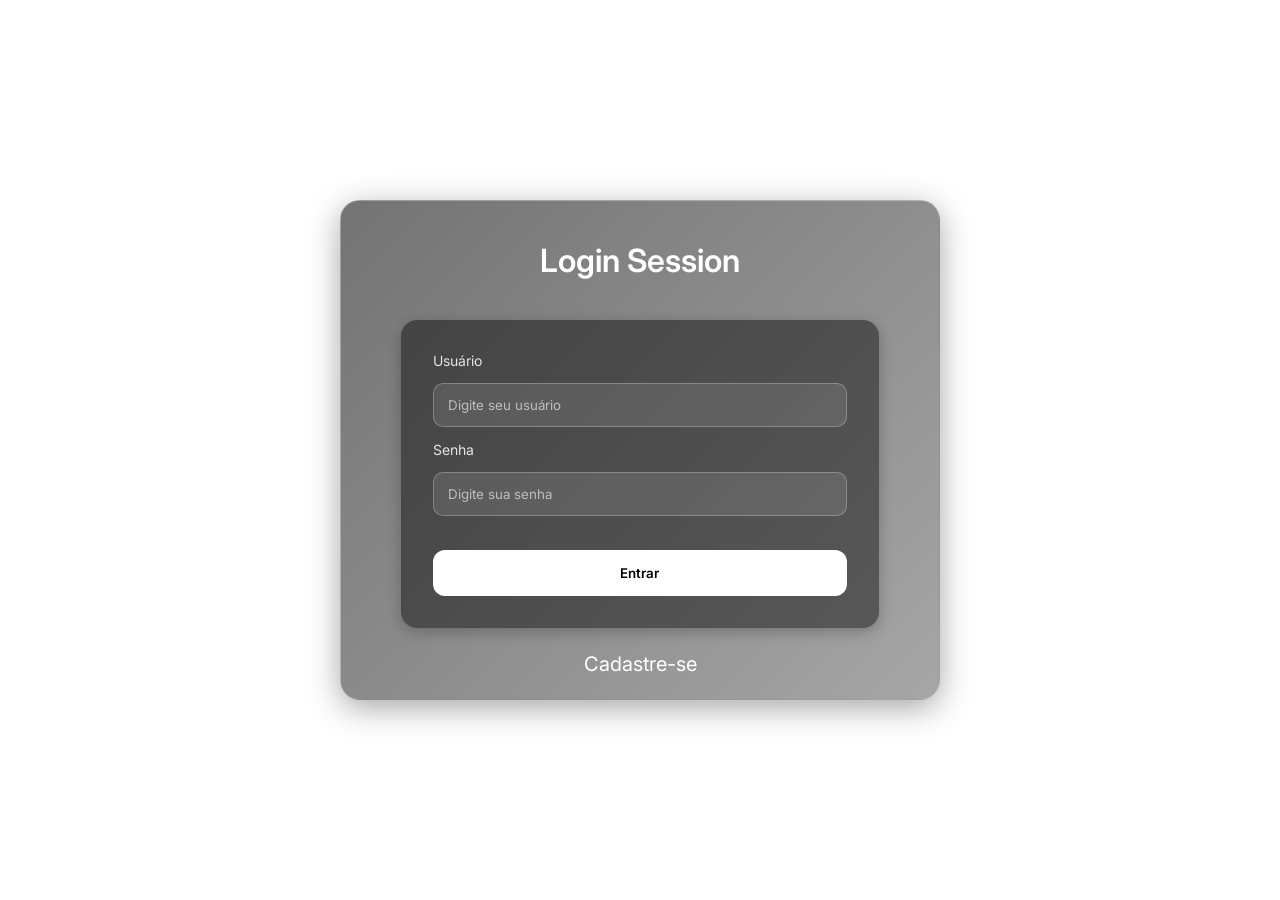
==== index.html @ 4b73f946 "Rename login.html to index.html" ====
<!DOCTYPE html>
<html lang="pt-br">
<head>
    <meta charset="UTF-8">
    <meta name="viewport" content="width=device-width, initial-scale=1.0">
    <title>Login | Tela inicial</title>

    <link rel="stylesheet" href="style.css">

    <link rel="preconnect" href="https://fonts.googleapis.com">
    <link rel="preconnect" href="https://fonts.gstatic.com" crossorigin>
    <link href="https://fonts.googleapis.com/css2?family=Inter:wght@100..900&display=swap" rel="stylesheet">
</head>
<body>
    <div id="switch" onclick="togglemode()">
        <button>
        </button>
        <span></span>
    </div>

    <div class="container">
        <h1 id="login">Login Session</h1>

        <div class="login_card">
            <label for="user">Usuário</label>
            <input type="text" id="user" placeholder="Digite seu usuário">

            <label for="password">Senha</label>
            <input type="password" id="password" placeholder="Digite sua senha">

            <button type="submit" onclick="loginUser()">Entrar</button>
        </div>
        <footer class="container_footer" onclick="window.location.href='registrer.html'">Cadastre-se</footer>
    </div>
<script src="login.js"></script>
</body>
</html>
---- style.css ----
* {
    margin: 0;
    padding: 0;
    box-sizing: border-box;
    font-family: 'Inter', sans-serif;
}

/* =========================
   TEMA CLARO (PADRÃO)
   ========================= */
:root {
    --bg-image: url(./assets/LightTheme.png);
    --text-color: #ffffff;
    --container-gradient-start: rgba(0, 0, 0, 0.55);
    --container-gradient-end: rgba(0, 0, 0, 0.35);
    --card-bg: rgba(0, 0, 0, 0.45);
    --input-bg: rgba(255, 255, 255, 0.1);
    --input-bg-focus: rgba(255, 255, 255, 0.15);
    --input-border: rgba(255, 255, 255, 0.25);
    --input-border-focus: rgba(255, 255, 255, 0.6);
    --button-bg: #ffffff;
    --button-bg-hover: rgba(255, 255, 255, 0.85);
    --button-text: #000000;
    --border-color: rgba(255, 255, 255, 0.15);
    --shadow-strong: rgba(0, 0, 0, 0.35);
    --shadow-soft: rgba(0, 0, 0, 0.25);
    --switch-bg: rgba(255, 255, 255, 0.2);
    --switch-border: rgba(255, 255, 255, 0.4);
    --switch-button-bg: #ffffff;
    --switch-highlight: rgba(255, 255, 255, 0.3);
}

/* =========================
   TEMA DARK
   ========================= */
.dark {
    --bg-image: url(./assets/DarkTheme.png);
    --text-color: #e5e7eb;
    --container-gradient-start: rgba(0, 0, 0, 0.75);
    --container-gradient-end: rgba(0, 0, 0, 0.55);
    --card-bg: rgba(0, 0, 0, 0.65);
    --input-bg: rgba(255, 255, 255, 0.08);
    --input-bg-focus: rgba(255, 255, 255, 0.12);
    --input-border: rgba(255, 255, 255, 0.2);
    --input-border-focus: rgba(255, 255, 255, 0.5);
    --button-bg: #e5e7eb;
    --button-bg-hover: #d1d5db;
    --button-text: #000000;
    --border-color: rgba(255, 255, 255, 0.1);
    --shadow-strong: rgba(0, 0, 0, 0.6);
    --shadow-soft: rgba(0, 0, 0, 0.45);
    --switch-bg: rgba(255, 255, 255, 0.12);
    --switch-border: rgba(255, 255, 255, 0.25);
    --switch-button-bg: #e5e7eb;
    --switch-highlight: rgba(255, 255, 255, 0.2);
}

/* =========================
   BASE
   ========================= */
body {
    min-height: 100vh;
    display: flex;
    justify-content: center;
    align-items: center;

    background-image: var(--bg-image);
    background-size: cover;
    background-position: center;
}

/* =========================
   CONTAINER
   ========================= */
.container {
    width: 600px;
    max-width: 90vw;
    height: 500px;
    max-height: 90vh;
    position: relative;
    display: flex;
    flex-direction: column;
    align-items: center;

    backdrop-filter: blur(14px);
    -webkit-backdrop-filter: blur(14px);

    background: linear-gradient(
        135deg,
        var(--container-gradient-start),
        var(--container-gradient-end)
    );

    border-radius: 20px;
    border: 1px solid var(--border-color);
    box-shadow: 0 8px 32px var(--shadow-strong);
}

/* =========================
   TÍTULO
   ========================= */
#login {
    color: var(--text-color);
    margin-top: 40px;
    margin-bottom: 40px;
    font-weight: 600;
}

/* =========================
   LOGIN CARD
   ========================= */
.login_card {
    width: 80%;
    padding: 32px;

    display: flex;
    flex-direction: column;
    gap: 14px;

    background-color: var(--card-bg);
    border-radius: 16px;

    box-shadow: 0 4px 16px var(--shadow-soft);
}

.login_card label {
    color: var(--text-color);
    font-size: 14px;
    opacity: 0.85;
}

.login_card input {
    height: 44px;
    padding: 0 14px;

    border-radius: 10px;
    border: 1px solid var(--input-border);

    background: var(--input-bg);
    color: var(--text-color);
    outline: none;
}

.login_card input::placeholder {
    color: rgba(255, 255, 255, 0.6);
}

.login_card input:focus {
    border-color: var(--input-border-focus);
    background: var(--input-bg-focus);
}

/* =========================
   BOTÃO
   ========================= */
.login_card button {
    margin-top: 20px;
    height: 46px;

    border-radius: 12px;
    border: none;

    background: var(--button-bg);
    color: var(--button-text);

    font-weight: 600;
    cursor: pointer;
    transition: 0.3s;
}

.login_card button:hover {
    background: var(--button-bg-hover);
}

/* =========================
   FOOTER / LINK
   ========================= */
.container_footer {
    margin-top: 24px;
    color: var(--text-color);
    font-size: 20px;
    cursor: pointer;
}

#switch {
    position: absolute;
    top: 20px;
    left: 50%;
    transform: translateX(-50%);
}

#switch button {
    width: 32px;
    height: 32px;

    background: var(--switch-button-bg);
    border: 0;
    border-radius: 50%;

    position: absolute;
    top: 50%;
    left: 0;
    transform: translateY(-50%);

    cursor: pointer;
    z-index: 1;

    animation: slide-out 0.4s forwards;
}

#switch span {
    display: block;
    width: 64px;
    height: 24px;

    background: var(--switch-bg);
    border: 1px solid var(--switch-border);

    backdrop-filter: blur(4px);
    -webkit-backdrop-filter: blur(4px);

    border-radius: 9999px;
}

#switch button:hover {
    outline: 8px solid var(--switch-highlight);
}

/* DARK MODE */
.dark #switch button {
    animation: slide-in 0.4s forwards;
}


@keyframes slide-in {
    from {
        left: 0;
    }
    to {
        left: 32px;
    }
}

@keyframes slide-out {
    from {
        left: 32px;
    }
    to {
        left: 0;
    }
}
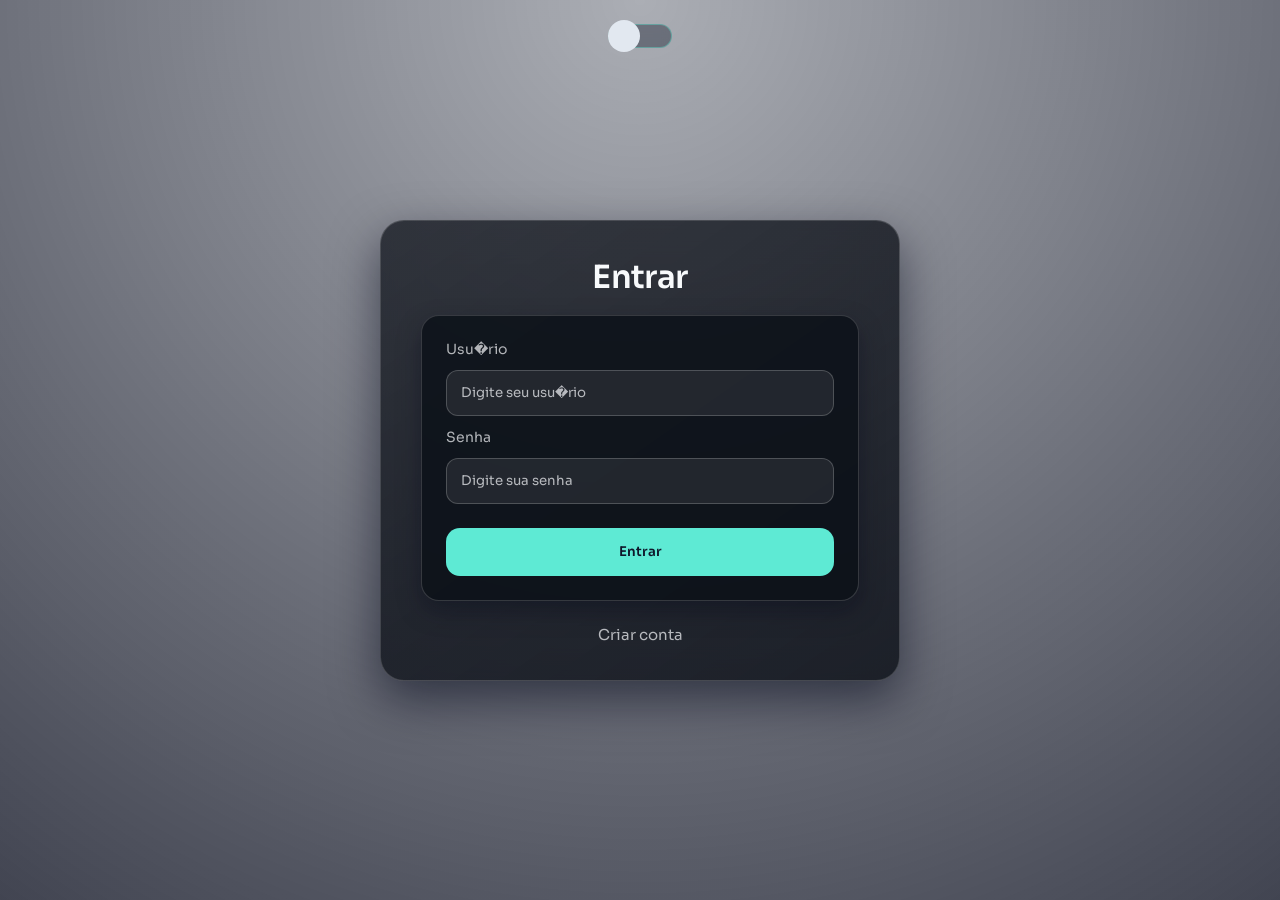
==== commit 65a6a795: "Revamp UI and fix JWT identity handling" ====
--- a/index.html
+++ b/index.html
@@ -1,37 +1,37 @@
 <!DOCTYPE html>
-<html lang="pt-br">
+<html lang="pt-BR">
 <head>
     <meta charset="UTF-8">
     <meta name="viewport" content="width=device-width, initial-scale=1.0">
-    <title>Login | Tela inicial</title>
+    <title>Login | MyTasks</title>
 
     <link rel="stylesheet" href="style.css">
 
     <link rel="preconnect" href="https://fonts.googleapis.com">
     <link rel="preconnect" href="https://fonts.gstatic.com" crossorigin>
-    <link href="https://fonts.googleapis.com/css2?family=Inter:wght@100..900&display=swap" rel="stylesheet">
+    <link href="https://fonts.googleapis.com/css2?family=Sora:wght@200..800&display=swap" rel="stylesheet">
 </head>
 <body>
-    <div id="switch" onclick="togglemode()">
-        <button>
-        </button>
+    <div id="switch" onclick="togglemode()" role="button" aria-label="Alternar tema" tabindex="0" onkeydown="if(event.key==='Enter'||event.key===' ') { event.preventDefault(); togglemode(); }">
+        <button></button>
         <span></span>
     </div>
 
-    <div class="container">
-        <h1 id="login">Login Session</h1>
+    <main class="container">
+        <h1 id="login">Entrar</h1>
 
-        <div class="login_card">
-            <label for="user">Usuário</label>
-            <input type="text" id="user" placeholder="Digite seu usuário">
+        <form class="login_card" onsubmit="event.preventDefault(); loginUser();">
+            <label for="user">Usu�rio</label>
+            <input type="text" id="user" placeholder="Digite seu usu�rio" autocomplete="username">
 
             <label for="password">Senha</label>
-            <input type="password" id="password" placeholder="Digite sua senha">
+            <input type="password" id="password" placeholder="Digite sua senha" autocomplete="current-password">
 
-            <button type="submit" onclick="loginUser()">Entrar</button>
-        </div>
-        <footer class="container_footer" onclick="window.location.href='registrer.html'">Cadastre-se</footer>
-    </div>
+            <button type="submit">Entrar</button>
+        </form>
+        <a class="container_footer" href="registrer.html">Criar conta</a>
+    </main>
+
 <script src="login.js"></script>
 </body>
-</html>
+</html>
--- a/style.css
+++ b/style.css
@@ -2,235 +2,227 @@
     margin: 0;
     padding: 0;
     box-sizing: border-box;
-    font-family: 'Inter', sans-serif;
-}
-
-/* =========================
-   TEMA CLARO (PADRÃO)
-   ========================= */
+    font-family: "Sora", sans-serif;
+}
+
 :root {
     --bg-image: url(./assets/LightTheme.png);
-    --text-color: #ffffff;
-    --container-gradient-start: rgba(0, 0, 0, 0.55);
-    --container-gradient-end: rgba(0, 0, 0, 0.35);
-    --card-bg: rgba(0, 0, 0, 0.45);
-    --input-bg: rgba(255, 255, 255, 0.1);
-    --input-bg-focus: rgba(255, 255, 255, 0.15);
-    --input-border: rgba(255, 255, 255, 0.25);
-    --input-border-focus: rgba(255, 255, 255, 0.6);
-    --button-bg: #ffffff;
-    --button-bg-hover: rgba(255, 255, 255, 0.85);
-    --button-text: #000000;
-    --border-color: rgba(255, 255, 255, 0.15);
-    --shadow-strong: rgba(0, 0, 0, 0.35);
-    --shadow-soft: rgba(0, 0, 0, 0.25);
-    --switch-bg: rgba(255, 255, 255, 0.2);
-    --switch-border: rgba(255, 255, 255, 0.4);
-    --switch-button-bg: #ffffff;
-    --switch-highlight: rgba(255, 255, 255, 0.3);
-}
-
-/* =========================
-   TEMA DARK
-   ========================= */
+    --bg-overlay: radial-gradient(circle at top, rgba(15, 23, 42, 0.35), rgba(2, 6, 23, 0.75));
+    --text-color: #f8fafc;
+    --muted: rgba(248, 250, 252, 0.7);
+    --card-bg: rgba(12, 16, 24, 0.72);
+    --card-bg-strong: rgba(12, 16, 24, 0.82);
+    --input-bg: rgba(255, 255, 255, 0.08);
+    --input-bg-focus: rgba(255, 255, 255, 0.14);
+    --input-border: rgba(255, 255, 255, 0.2);
+    --input-border-focus: rgba(94, 234, 212, 0.9);
+    --accent: #5eead4;
+    --accent-strong: #2dd4bf;
+    --button-bg: #5eead4;
+    --button-bg-hover: #2dd4bf;
+    --button-text: #0f172a;
+    --border-color: rgba(255, 255, 255, 0.16);
+    --shadow-strong: rgba(2, 6, 23, 0.55);
+    --shadow-soft: rgba(2, 6, 23, 0.35);
+    --switch-bg: rgba(15, 23, 42, 0.4);
+    --switch-border: rgba(94, 234, 212, 0.4);
+    --switch-button-bg: #e2e8f0;
+    --switch-highlight: rgba(94, 234, 212, 0.35);
+}
+
 .dark {
     --bg-image: url(./assets/DarkTheme.png);
-    --text-color: #e5e7eb;
-    --container-gradient-start: rgba(0, 0, 0, 0.75);
-    --container-gradient-end: rgba(0, 0, 0, 0.55);
-    --card-bg: rgba(0, 0, 0, 0.65);
-    --input-bg: rgba(255, 255, 255, 0.08);
-    --input-bg-focus: rgba(255, 255, 255, 0.12);
-    --input-border: rgba(255, 255, 255, 0.2);
-    --input-border-focus: rgba(255, 255, 255, 0.5);
-    --button-bg: #e5e7eb;
-    --button-bg-hover: #d1d5db;
-    --button-text: #000000;
-    --border-color: rgba(255, 255, 255, 0.1);
-    --shadow-strong: rgba(0, 0, 0, 0.6);
-    --shadow-soft: rgba(0, 0, 0, 0.45);
-    --switch-bg: rgba(255, 255, 255, 0.12);
-    --switch-border: rgba(255, 255, 255, 0.25);
-    --switch-button-bg: #e5e7eb;
-    --switch-highlight: rgba(255, 255, 255, 0.2);
-}
-
-/* =========================
-   BASE
-   ========================= */
+    --bg-overlay: radial-gradient(circle at top, rgba(15, 23, 42, 0.55), rgba(2, 6, 23, 0.9));
+    --text-color: #e2e8f0;
+    --muted: rgba(226, 232, 240, 0.65);
+    --card-bg: rgba(15, 23, 42, 0.78);
+    --card-bg-strong: rgba(15, 23, 42, 0.9);
+    --input-bg: rgba(255, 255, 255, 0.06);
+    --input-bg-focus: rgba(255, 255, 255, 0.1);
+    --input-border: rgba(255, 255, 255, 0.18);
+    --input-border-focus: rgba(94, 234, 212, 0.7);
+    --button-bg: #99f6e4;
+    --button-bg-hover: #5eead4;
+    --button-text: #0b1220;
+    --border-color: rgba(255, 255, 255, 0.12);
+    --shadow-strong: rgba(2, 6, 23, 0.7);
+    --shadow-soft: rgba(2, 6, 23, 0.45);
+    --switch-bg: rgba(15, 23, 42, 0.55);
+    --switch-border: rgba(94, 234, 212, 0.3);
+    --switch-button-bg: #f8fafc;
+    --switch-highlight: rgba(94, 234, 212, 0.25);
+}
+
 body {
     min-height: 100vh;
     display: flex;
     justify-content: center;
     align-items: center;
-
+    padding: 32px 16px;
+    color: var(--text-color);
     background-image: var(--bg-image);
     background-size: cover;
     background-position: center;
-}
-
-/* =========================
-   CONTAINER
-   ========================= */
+    transition: background-image 0.5s ease;
+    position: relative;
+}
+
+body::before {
+    content: "";
+    position: fixed;
+    inset: 0;
+    background: var(--bg-overlay);
+    z-index: 0;
+}
+
 .container {
-    width: 600px;
-    max-width: 90vw;
-    height: 500px;
-    max-height: 90vh;
-    position: relative;
+    width: 520px;
+    max-width: 92vw;
     display: flex;
     flex-direction: column;
     align-items: center;
-
-    backdrop-filter: blur(14px);
-    -webkit-backdrop-filter: blur(14px);
-
-    background: linear-gradient(
-        135deg,
-        var(--container-gradient-start),
-        var(--container-gradient-end)
-    );
-
-    border-radius: 20px;
+    gap: 18px;
+    padding: 36px 40px;
+    position: relative;
+    z-index: 1;
+
+    background: linear-gradient(145deg, var(--card-bg), var(--card-bg-strong));
+    border-radius: 24px;
     border: 1px solid var(--border-color);
-    box-shadow: 0 8px 32px var(--shadow-strong);
-}
-
-/* =========================
-   TÍTULO
-   ========================= */
+    box-shadow: 0 18px 48px var(--shadow-strong);
+
+    backdrop-filter: blur(18px);
+    -webkit-backdrop-filter: blur(18px);
+}
+
 #login {
-    color: var(--text-color);
-    margin-top: 40px;
-    margin-bottom: 40px;
+    font-size: 32px;
     font-weight: 600;
-}
-
-/* =========================
-   LOGIN CARD
-   ========================= */
+    letter-spacing: -0.02em;
+}
+
 .login_card {
-    width: 80%;
-    padding: 32px;
-
+    width: 100%;
+    padding: 24px;
     display: flex;
     flex-direction: column;
-    gap: 14px;
-
-    background-color: var(--card-bg);
-    border-radius: 16px;
-
-    box-shadow: 0 4px 16px var(--shadow-soft);
+    gap: 12px;
+    background-color: var(--card-bg-strong);
+    border-radius: 18px;
+    border: 1px solid var(--border-color);
+    box-shadow: 0 10px 24px var(--shadow-soft);
 }
 
 .login_card label {
-    color: var(--text-color);
     font-size: 14px;
-    opacity: 0.85;
+    color: var(--muted);
 }
 
 .login_card input {
-    height: 44px;
+    height: 46px;
     padding: 0 14px;
-
-    border-radius: 10px;
+    border-radius: 12px;
     border: 1px solid var(--input-border);
-
     background: var(--input-bg);
     color: var(--text-color);
     outline: none;
+    transition: background 0.3s ease, border-color 0.3s ease, box-shadow 0.3s ease;
 }
 
 .login_card input::placeholder {
-    color: rgba(255, 255, 255, 0.6);
-}
-
-.login_card input:focus {
+    color: var(--muted);
+}
+
+.login_card input:focus-visible {
     border-color: var(--input-border-focus);
     background: var(--input-bg-focus);
-}
-
-/* =========================
-   BOTÃO
-   ========================= */
+    box-shadow: 0 0 0 3px rgba(94, 234, 212, 0.2);
+}
+
 .login_card button {
-    margin-top: 20px;
-    height: 46px;
-
-    border-radius: 12px;
+    margin-top: 12px;
+    height: 48px;
+    border-radius: 14px;
     border: none;
-
     background: var(--button-bg);
     color: var(--button-text);
-
     font-weight: 600;
     cursor: pointer;
-    transition: 0.3s;
+    transition: transform 0.2s ease, box-shadow 0.3s ease, background 0.3s ease;
 }
 
 .login_card button:hover {
     background: var(--button-bg-hover);
-}
-
-/* =========================
-   FOOTER / LINK
-   ========================= */
+    transform: translateY(-1px);
+    box-shadow: 0 8px 18px rgba(94, 234, 212, 0.25);
+}
+
+.login_card button:focus-visible {
+    outline: 2px solid rgba(94, 234, 212, 0.6);
+    outline-offset: 2px;
+}
+
 .container_footer {
-    margin-top: 24px;
+    margin-top: 6px;
+    color: var(--muted);
+    font-size: 15px;
+    text-decoration: none;
+    transition: color 0.3s ease;
+}
+
+.container_footer:hover {
     color: var(--text-color);
-    font-size: 20px;
-    cursor: pointer;
 }
 
 #switch {
-    position: absolute;
-    top: 20px;
+    position: fixed;
+    top: 24px;
     left: 50%;
     transform: translateX(-50%);
+    cursor: pointer;
+    z-index: 2;
 }
 
 #switch button {
     width: 32px;
     height: 32px;
-
     background: var(--switch-button-bg);
     border: 0;
     border-radius: 50%;
-
     position: absolute;
     top: 50%;
     left: 0;
     transform: translateY(-50%);
-
     cursor: pointer;
     z-index: 1;
-
     animation: slide-out 0.4s forwards;
+    transition: background 0.3s ease, outline 0.3s ease;
 }
 
 #switch span {
     display: block;
     width: 64px;
     height: 24px;
-
     background: var(--switch-bg);
     border: 1px solid var(--switch-border);
-
     backdrop-filter: blur(4px);
     -webkit-backdrop-filter: blur(4px);
-
     border-radius: 9999px;
+    transition: background 0.3s ease, border-color 0.3s ease;
 }
 
 #switch button:hover {
     outline: 8px solid var(--switch-highlight);
 }
 
-/* DARK MODE */
+#switch:focus-visible span {
+    outline: 2px solid var(--switch-highlight);
+    outline-offset: 4px;
+}
+
 .dark #switch button {
     animation: slide-in 0.4s forwards;
 }
-
 
 @keyframes slide-in {
     from {
@@ -249,3 +241,18 @@
         left: 0;
     }
 }
+
+@media (max-width: 520px) {
+    .container {
+        padding: 28px 22px;
+        gap: 14px;
+    }
+
+    #login {
+        font-size: 26px;
+    }
+
+    .login_card {
+        padding: 20px;
+    }
+}
